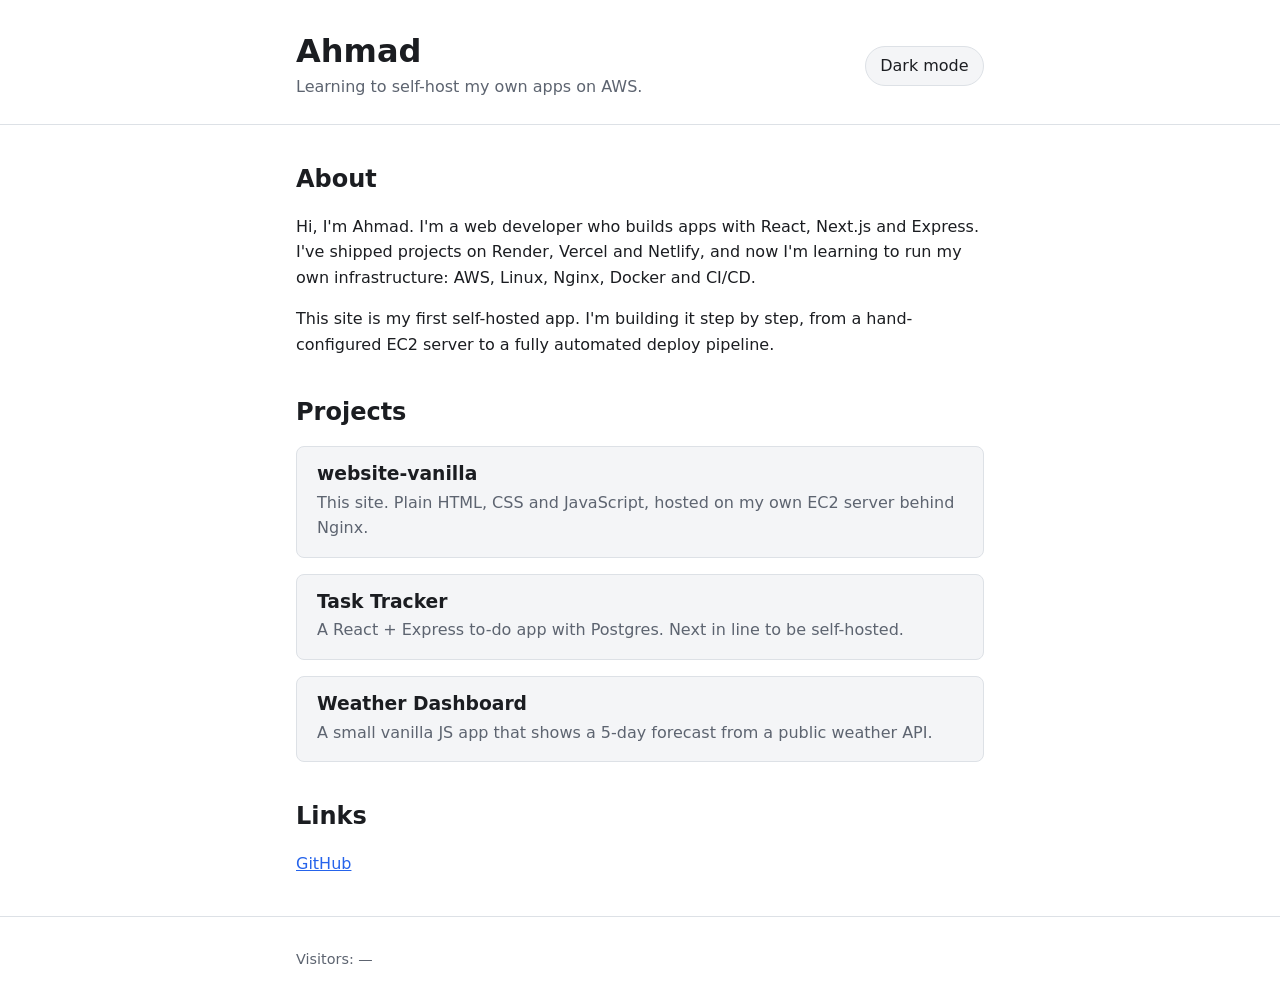
==== website-vanilla/public/index.html @ be04f8a4 "static homepage" ====
<!doctype html>
<html lang="en">
  <head>
    <!-- Page metadata: character set, mobile-friendly scaling, tab title -->
    <meta charset="UTF-8" />
    <meta name="viewport" content="width=device-width, initial-scale=1.0" />
    <title>Ahmad</title>
    <meta
      name="description"
      content="Personal homepage of Ahmad, a web developer learning to self-host on AWS."
    />

    <link rel="stylesheet" href="styles.css" />

    <!-- Loaded in <head> (no "defer") on purpose: it applies the saved theme
         BEFORE the page is drawn, so you don't see a white flash in dark mode. -->
    <script src="app.js"></script>
  </head>

  <body>
    <header class="site-header">
      <div class="container header-row">
        <div>
          <h1>Ahmad</h1>
          <p class="tagline">Learning to self-host my own apps on AWS.</p>
        </div>
        <button
          id="theme-toggle"
          class="theme-toggle"
          type="button"
          aria-label="Switch colour theme"
        >
          Dark mode
        </button>
      </div>
    </header>

    <main class="container">
      <section aria-labelledby="about-heading">
        <h2 id="about-heading">About</h2>
        <p>
          Hi, I'm Ahmad. I'm a web developer who builds apps with React, Next.js
          and Express. I've shipped projects on Render, Vercel and Netlify, and
          now I'm learning to run my own infrastructure: AWS, Linux, Nginx,
          Docker and CI/CD.
        </p>
        <p>
          This site is my first self-hosted app. I'm building it step by step,
          from a hand-configured EC2 server to a fully automated deploy
          pipeline.
        </p>
      </section>

      <section aria-labelledby="projects-heading">
        <h2 id="projects-heading">Projects</h2>
        <ul class="project-list">
          <li class="card">
            <h3>website-vanilla</h3>
            <p>
              This site. Plain HTML, CSS and JavaScript, hosted on my own EC2
              server behind Nginx.
            </p>
          </li>
          <li class="card">
            <h3>Task Tracker</h3>
            <p>
              A React + Express to-do app with Postgres. Next in line to be
              self-hosted.
            </p>
          </li>
          <li class="card">
            <h3>Weather Dashboard</h3>
            <p>
              A small vanilla JS app that shows a 5-day forecast from a public
              weather API.
            </p>
          </li>
        </ul>
      </section>

      <section aria-labelledby="links-heading">
        <h2 id="links-heading">Links</h2>
        <ul class="link-list">
          <li><a href="https://github.com/amadywr">GitHub</a></li>
        </ul>
      </section>
    </main>

    <footer class="site-footer">
      <div class="container">
        <!-- Filled in by the Express API in Part A2. Shows a dash until then. -->
        <p>Visitors: <span id="visit-count">—</span></p>
      </div>
    </footer>
  </body>
</html>
---- website-vanilla/public/styles.css ----
/* ---------- Theme colours ----------
   CSS variables ("custom properties") hold every colour in one place.
   Light theme is the default. When <html data-theme="dark"> is set
   (by app.js), the dark values below override them. */
:root {
  --bg: #ffffff;
  --surface: #f4f5f7;
  --text: #1b1d21;
  --muted: #5d6470;
  --accent: #2563eb;
  --border: #dde1e6;
}

:root[data-theme="dark"] {
  --bg: #121417;
  --surface: #1c1f24;
  --text: #e8eaed;
  --muted: #9aa1ab;
  --accent: #7aa7ff;
  --border: #2c3036;
}

/* ---------- Base ---------- */
* {
  box-sizing: border-box; /* width includes padding + border, easier sizing */
}

body {
  margin: 0;
  font-family: system-ui, -apple-system, "Segoe UI", Roboto, sans-serif;
  line-height: 1.6;
  background: var(--bg);
  color: var(--text);
  transition: background 0.2s, color 0.2s;
}

/* Centres content and limits line length for readability.
   The 16px side padding keeps text off the screen edge on phones. */
.container {
  max-width: 720px;
  margin: 0 auto;
  padding: 0 16px;
}

h1, h2, h3 {
  line-height: 1.2;
}

a {
  color: var(--accent);
}

section {
  margin: 2.5rem 0;
}

/* ---------- Header ---------- */
.site-header {
  border-bottom: 1px solid var(--border);
  padding: 2rem 0 1.5rem;
}

.header-row {
  display: flex;
  align-items: center;
  justify-content: space-between;
  gap: 1rem;
  flex-wrap: wrap; /* button drops below the name on narrow screens */
}

.site-header h1 {
  margin: 0;
  font-size: 2rem;
}

.tagline {
  margin: 0.25rem 0 0;
  color: var(--muted);
}

.theme-toggle {
  font: inherit;
  padding: 0.4rem 0.9rem;
  border: 1px solid var(--border);
  border-radius: 999px;
  background: var(--surface);
  color: var(--text);
  cursor: pointer;
}

.theme-toggle:hover {
  border-color: var(--accent);
}

/* ---------- Projects ---------- */
.project-list {
  list-style: none;
  padding: 0;
  display: grid;
  gap: 1rem;
}

.card {
  background: var(--surface);
  border: 1px solid var(--border);
  border-radius: 8px;
  padding: 1rem 1.25rem;
}

.card h3 {
  margin: 0 0 0.25rem;
}

.card p {
  margin: 0;
  color: var(--muted);
}

/* ---------- Links ---------- */
.link-list {
  list-style: none;
  padding: 0;
  display: flex;
  flex-wrap: wrap;
  gap: 1.25rem;
}

/* ---------- Footer ---------- */
.site-footer {
  border-top: 1px solid var(--border);
  padding: 1rem 0;
  color: var(--muted);
  font-size: 0.9rem;
}
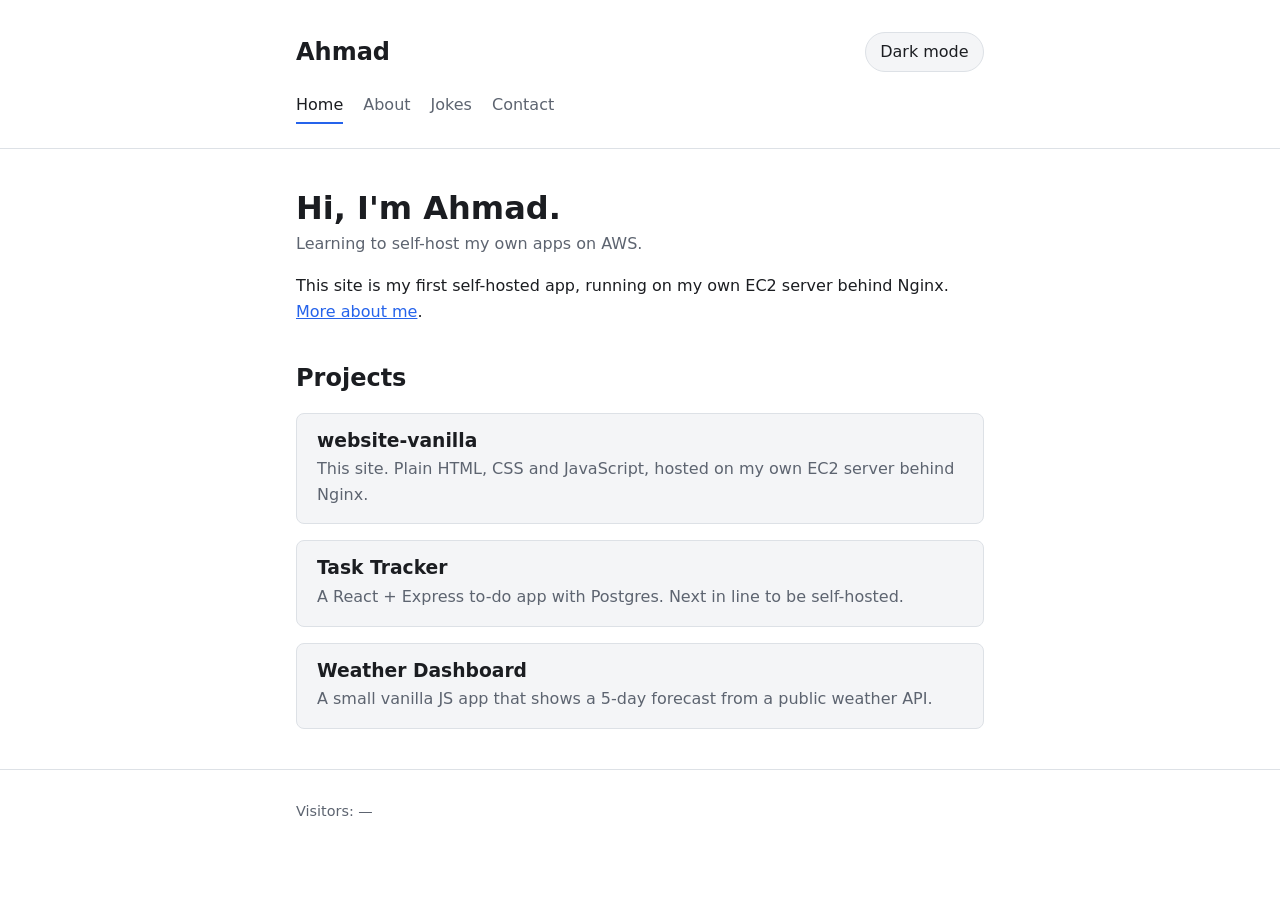
==== commit 946b62a9: "added about, contact and jokes pages" ====
--- a/website-vanilla/public/index.html
+++ b/website-vanilla/public/index.html
@@ -10,6 +10,8 @@
       content="Personal homepage of Ahmad, a web developer learning to self-host on AWS."
     />
 
+    <!-- Relative paths ("styles.css", not "/styles.css") so the page works both
+         in VS Code Live Server and on the real server. -->
     <link rel="stylesheet" href="styles.css" />
 
     <!-- Loaded in <head> (no "defer") on purpose: it applies the saved theme
@@ -18,12 +20,11 @@
   </head>
 
   <body>
+    <!-- Same header on every page. aria-current="page" marks where you are
+         (styled in styles.css, and read out by screen readers). -->
     <header class="site-header">
       <div class="container header-row">
-        <div>
-          <h1>Ahmad</h1>
-          <p class="tagline">Learning to self-host my own apps on AWS.</p>
-        </div>
+        <a class="brand" href="/">Ahmad</a>
         <button
           id="theme-toggle"
           class="theme-toggle"
@@ -33,21 +34,21 @@
           Dark mode
         </button>
       </div>
+      <nav class="container site-nav" aria-label="Main">
+        <a href="/" aria-current="page">Home</a>
+        <a href="/about">About</a>
+        <a href="/jokes">Jokes</a>
+        <a href="/contact">Contact</a>
+      </nav>
     </header>
 
     <main class="container">
-      <section aria-labelledby="about-heading">
-        <h2 id="about-heading">About</h2>
+      <section class="intro">
+        <h1>Hi, I'm Ahmad.</h1>
+        <p class="tagline">Learning to self-host my own apps on AWS.</p>
         <p>
-          Hi, I'm Ahmad. I'm a web developer who builds apps with React, Next.js
-          and Express. I've shipped projects on Render, Vercel and Netlify, and
-          now I'm learning to run my own infrastructure: AWS, Linux, Nginx,
-          Docker and CI/CD.
-        </p>
-        <p>
-          This site is my first self-hosted app. I'm building it step by step,
-          from a hand-configured EC2 server to a fully automated deploy
-          pipeline.
+          This site is my first self-hosted app, running on my own EC2 server
+          behind Nginx. <a href="/about">More about me</a>.
         </p>
       </section>
 
@@ -77,18 +78,11 @@
           </li>
         </ul>
       </section>
-
-      <section aria-labelledby="links-heading">
-        <h2 id="links-heading">Links</h2>
-        <ul class="link-list">
-          <li><a href="https://github.com/amadywr">GitHub</a></li>
-        </ul>
-      </section>
     </main>
 
     <footer class="site-footer">
       <div class="container">
-        <!-- Filled in by the Express API in Part A2. Shows a dash until then. -->
+        <!-- Filled in by the Express API in Step 1b. Shows a dash until then. -->
         <p>Visitors: <span id="visit-count">—</span></p>
       </div>
     </footer>
--- a/website-vanilla/public/styles.css
+++ b/website-vanilla/public/styles.css
@@ -68,7 +68,41 @@
   flex-wrap: wrap; /* button drops below the name on narrow screens */
 }
 
-.site-header h1 {
+/* Site name in the top-left, links back to the homepage. */
+.brand {
+  font-size: 1.5rem;
+  font-weight: 700;
+  color: var(--text);
+  text-decoration: none;
+}
+
+/* ---------- Navigation ---------- */
+.site-nav {
+  display: flex;
+  flex-wrap: wrap; /* links wrap onto a second line on narrow phones */
+  gap: 0.25rem 1.25rem;
+  margin-top: 1rem;
+}
+
+.site-nav a {
+  color: var(--muted);
+  text-decoration: none;
+  padding: 0.25rem 0;
+  border-bottom: 2px solid transparent;
+}
+
+.site-nav a:hover {
+  color: var(--text);
+}
+
+/* The link for the page you're on (set in each HTML file). */
+.site-nav a[aria-current="page"] {
+  color: var(--text);
+  border-bottom-color: var(--accent);
+}
+
+/* ---------- Page intro ---------- */
+.intro h1 {
   margin: 0;
   font-size: 2rem;
 }
@@ -92,6 +126,27 @@
   border-color: var(--accent);
 }
 
+/* ---------- Buttons ---------- */
+.button {
+  font: inherit;
+  padding: 0.5rem 1.1rem;
+  border: none;
+  border-radius: 8px;
+  background: var(--accent);
+  color: var(--bg);
+  cursor: pointer;
+}
+
+.button:hover {
+  opacity: 0.9;
+}
+
+/* Greyed out while a joke is loading (the JS sets "disabled"). */
+.button:disabled {
+  opacity: 0.5;
+  cursor: wait;
+}
+
 /* ---------- Projects ---------- */
 .project-list {
   list-style: none;
@@ -116,13 +171,39 @@
   color: var(--muted);
 }
 
-/* ---------- Links ---------- */
-.link-list {
+/* ---------- Tags (About page) ---------- */
+.tag-list {
   list-style: none;
   padding: 0;
   display: flex;
   flex-wrap: wrap;
-  gap: 1.25rem;
+  gap: 0.5rem;
+}
+
+.tag-list li {
+  background: var(--surface);
+  border: 1px solid var(--border);
+  border-radius: 999px;
+  padding: 0.2rem 0.8rem;
+  font-size: 0.9rem;
+}
+
+/* ---------- Jokes page ---------- */
+.joke-card {
+  margin: 1rem 0;
+  min-height: 6rem; /* keeps the button from jumping when joke length changes */
+  display: flex;
+  align-items: center;
+}
+
+.card p.joke {
+  font-size: 1.25rem;
+  color: var(--text);
+}
+
+.source {
+  color: var(--muted);
+  font-size: 0.9rem;
 }
 
 /* ---------- Footer ---------- */
